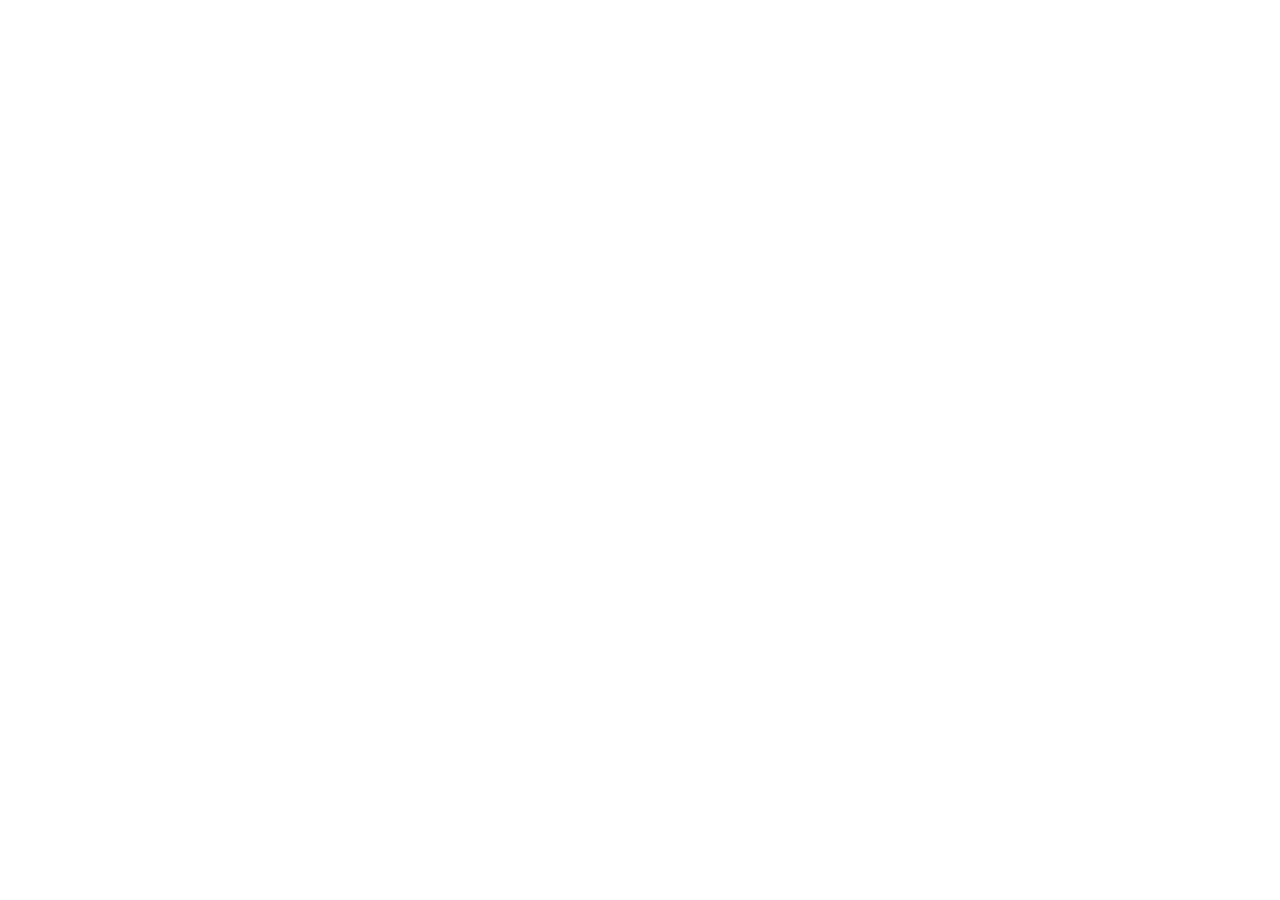
==== drum-kit/index.html @ 4f2ab917 "init: create task drum-kit" ====
<!DOCTYPE html><html lang="ru"><head>	<title>Museum</title>	<meta charset="UTF-8">	<meta name="format-detection" content="telephone=no">	<link rel="stylesheet" href="css/style.css">	<link rel="shortcut icon" href="favicon.ico">	<link rel="preconnect" href="https://fonts.gstatic.com" crossorigin>	<link href="https://fonts.googleapis.com/css2?family=Forum&family=Roboto:wght@100;200;300;400;500;700&display=swap"		rel="stylesheet">	<meta name="viewport" content="width=device-width, initial-scale=1.0"></head><body>	<div class="wrapper">		<header class="header dark-section">	<div class="header__content _container">		<div class="header-container">		</div>	</div></header>		<div class="page">			<main class="main">			</main>		</div>		<footer class="footer dark-section">	<div class="footer__content _container">		<div class="footer-container">		</div>	</div></footer>	</div>		<script src="js/app.js"></script></body></html>
---- drum-kit/css/style.css ----
* {
  padding: 0px;
  margin: 0px;
  border: 0px;
}

*,
*:before,
*:after {
  -webkit-box-sizing: border-box;
  box-sizing: border-box;
}

:focus,
:active {
  outline: none;
}

a:focus,
a:active {
  outline: none;
}

aside,
nav,
footer,
header,
section {
  display: block;
}

html,
body {
  height: 100%;
  min-width: 320px;
}

body {
  line-height: 1;
  font-family: "Roboto", sans serif;
  -ms-text-size-adjust: 100%;
  -moz-text-size-adjust: 100%;
  -webkit-text-size-adjust: 100%;
}

input,
button,
textarea {
  font-family: "Roboto", sans serif;
}

input::-ms-clear {
  display: none;
}

button {
  cursor: pointer;
}

button::-moz-focus-inner {
  padding: 0;
  border: 0;
}

a,
a:visited {
  text-decoration: none;
}

a:hover {
  text-decoration: none;
}

ul li {
  list-style: none;
}

img {
  vertical-align: top;
}

h1,
h2,
h3,
h4,
h5,
h6 {
  font-weight: inherit;
  font-size: inherit;
}

html {
  scroll-behavior: smooth;
}

body {
  color: #000;
  font-size: 22px;
}

body._lock {
  overflow: hidden;
}

.wrapper {
  width: 100%;
  min-height: 100%;
  overflow: hidden;
  display: -webkit-box;
  display: -ms-flexbox;
  display: flex;
  -webkit-box-orient: vertical;
  -webkit-box-direction: normal;
      -ms-flex-direction: column;
          flex-direction: column;
}

._container {
  max-width: 1440px;
  margin: 0 auto;
}

header {
  padding: 75px 0px 76px 0px;
  background: #fff;
}

footer {
  background: #fff;
  padding: 75px 0px 75px 0px;
}

.page {
  -webkit-box-flex: 1;
      -ms-flex: 1 1 auto;
          flex: 1 1 auto;
}

.section {
  padding: 0px 0px 0px 0px;
}

@media (max-width: 1452px) {
  ._container {
    max-width: 880px;
  }
}

@media (max-width: 880px) {
  ._container {
    max-width: none;
    max-width: 750px;
  }

  header {
    padding: 15px 0px 15px 0px;
  }

  footer {
    padding: 15px 0px 15px 0px;
  }
}

@media (max-width: 750px) {
  ._container {
    max-width: none;
    padding: 0 10px;
  }
}
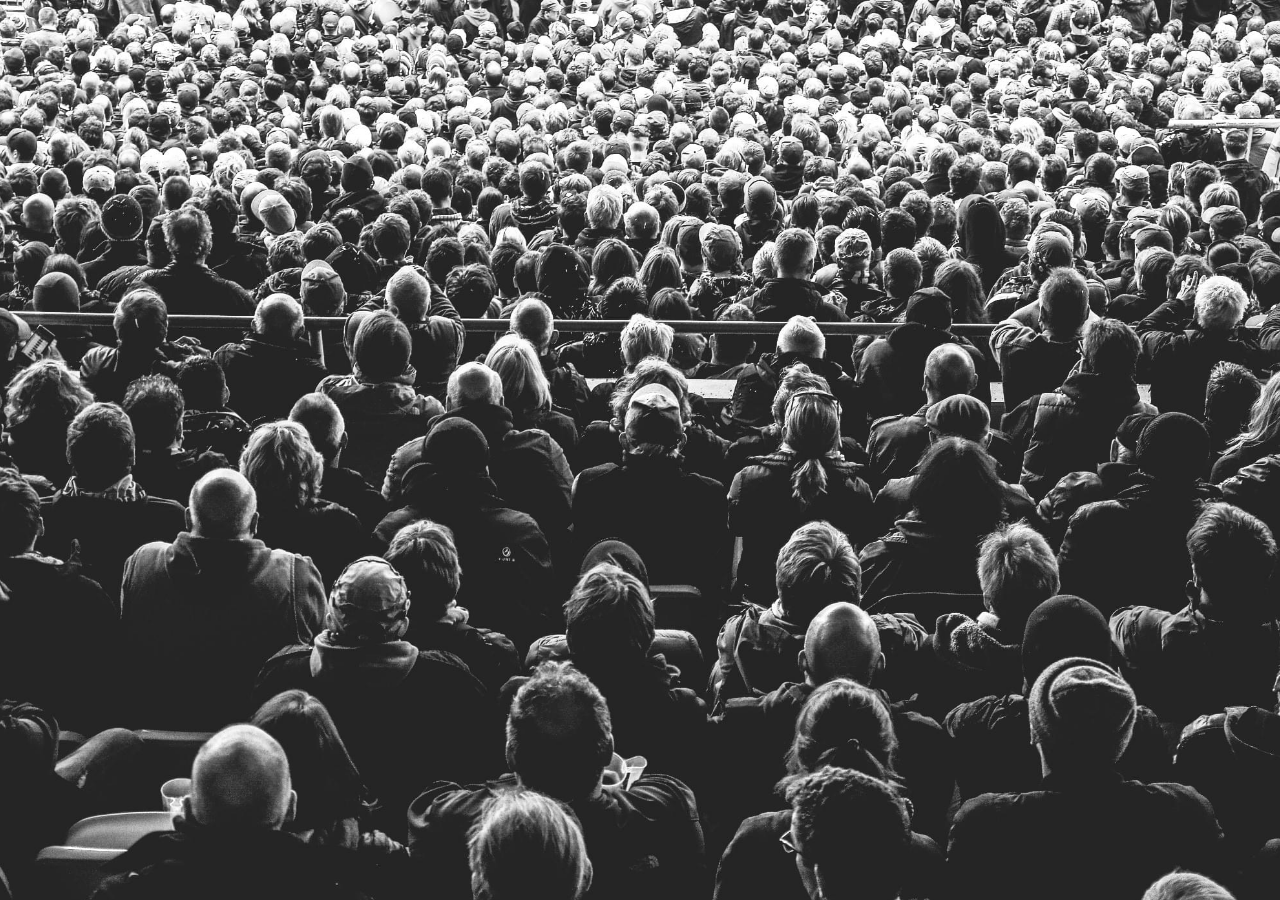
==== commit 0338a93c: "feat: add background img" ====
--- a/drum-kit/index.html
+++ b/drum-kit/index.html
@@ -1,47 +1,37 @@
-<!DOCTYPE html>-<html lang="ru">-<head>-	<title>Museum</title>-	<meta charset="UTF-8">-	<meta name="format-detection" content="telephone=no">-	<link rel="stylesheet" href="css/style.css">-	<link rel="shortcut icon" href="favicon.ico">--	<link rel="preconnect" href="https://fonts.gstatic.com" crossorigin>-	<link href="https://fonts.googleapis.com/css2?family=Forum&family=Roboto:wght@100;200;300;400;500;700&display=swap"-		rel="stylesheet">-	<meta name="viewport" content="width=device-width, initial-scale=1.0">-</head>--<body>--	<div class="wrapper">-		<header class="header dark-section">-	<div class="header__content _container">--		<div class="header-container">--		</div>-	</div>-</header>-		<div class="page">--			<main class="main">--			</main>--		</div>--		<footer class="footer dark-section">-	<div class="footer__content _container">-		<div class="footer-container">--		</div>-	</div>-</footer>-	</div>-	-	<script src="js/app.js"></script>-</body>-+<!DOCTYPE html>
+<html lang="ru">
+
+<head>
+	<title>JS Drum-kit</title>
+	<meta charset="UTF-8">
+	<meta name="format-detection" content="telephone=no">
+	<link rel="stylesheet" href="css/style.css">
+	<link rel="shortcut icon" href="favicon.ico">
+
+	<link rel="preconnect" href="https://fonts.gstatic.com" crossorigin>
+	<link
+		href="https://fonts.googleapis.com/css2?family=Montserrat:wght@600&amp;family=Roboto:wght@300;400;500;700&amp;display=swap"
+		rel="stylesheet">
+	<meta name="viewport" content="width=device-width, initial-scale=1.0">
+</head>
+
+<body>
+
+	<div class="wrapper">
+
+		<div class="page">
+			<main>
+				<div class="keys">
+
+				</div>
+			</main>
+
+		</div>
+
+
+	</div>
+
+	<script src="js/app.js"></script>
+</body>
+
 </html>
--- a/drum-kit/css/style.css
+++ b/drum-kit/css/style.css
@@ -90,12 +90,13 @@
 }
 
 html {
+  background: url("../img/background.jpg") bottom center;
   scroll-behavior: smooth;
+  background-size: cover;
 }
 
 body {
   color: #000;
-  font-size: 22px;
 }
 
 body._lock {
@@ -103,67 +104,40 @@
 }
 
 .wrapper {
-  width: 100%;
-  min-height: 100%;
   overflow: hidden;
   display: -webkit-box;
   display: -ms-flexbox;
   display: flex;
   -webkit-box-orient: vertical;
   -webkit-box-direction: normal;
-      -ms-flex-direction: column;
-          flex-direction: column;
+  -ms-flex-direction: column;
+  flex-direction: column;
 }
 
 ._container {
-  max-width: 1440px;
+  max-width: 1140px;
   margin: 0 auto;
-}
-
-header {
-  padding: 75px 0px 76px 0px;
-  background: #fff;
-}
-
-footer {
-  background: #fff;
-  padding: 75px 0px 75px 0px;
 }
 
 .page {
   -webkit-box-flex: 1;
-      -ms-flex: 1 1 auto;
-          flex: 1 1 auto;
+  -ms-flex: 1 1 auto;
+  flex: 1 1 auto;
+  position: relative;
 }
 
-.section {
-  padding: 0px 0px 0px 0px;
+.keys {
+  display: -webkit-box;
+  display: -ms-flexbox;
+  display: flex;
+  -webkit-box-flex: 1;
+  -ms-flex: 1;
+  flex: 1;
+  min-height: 100vh;
+  -webkit-box-align: center;
+  -ms-flex-align: center;
+  align-items: center;
+  -webkit-box-pack: center;
+  -ms-flex-pack: center;
+  justify-content: center;
 }
-
-@media (max-width: 1452px) {
-  ._container {
-    max-width: 880px;
-  }
-}
-
-@media (max-width: 880px) {
-  ._container {
-    max-width: none;
-    max-width: 750px;
-  }
-
-  header {
-    padding: 15px 0px 15px 0px;
-  }
-
-  footer {
-    padding: 15px 0px 15px 0px;
-  }
-}
-
-@media (max-width: 750px) {
-  ._container {
-    max-width: none;
-    padding: 0 10px;
-  }
-}
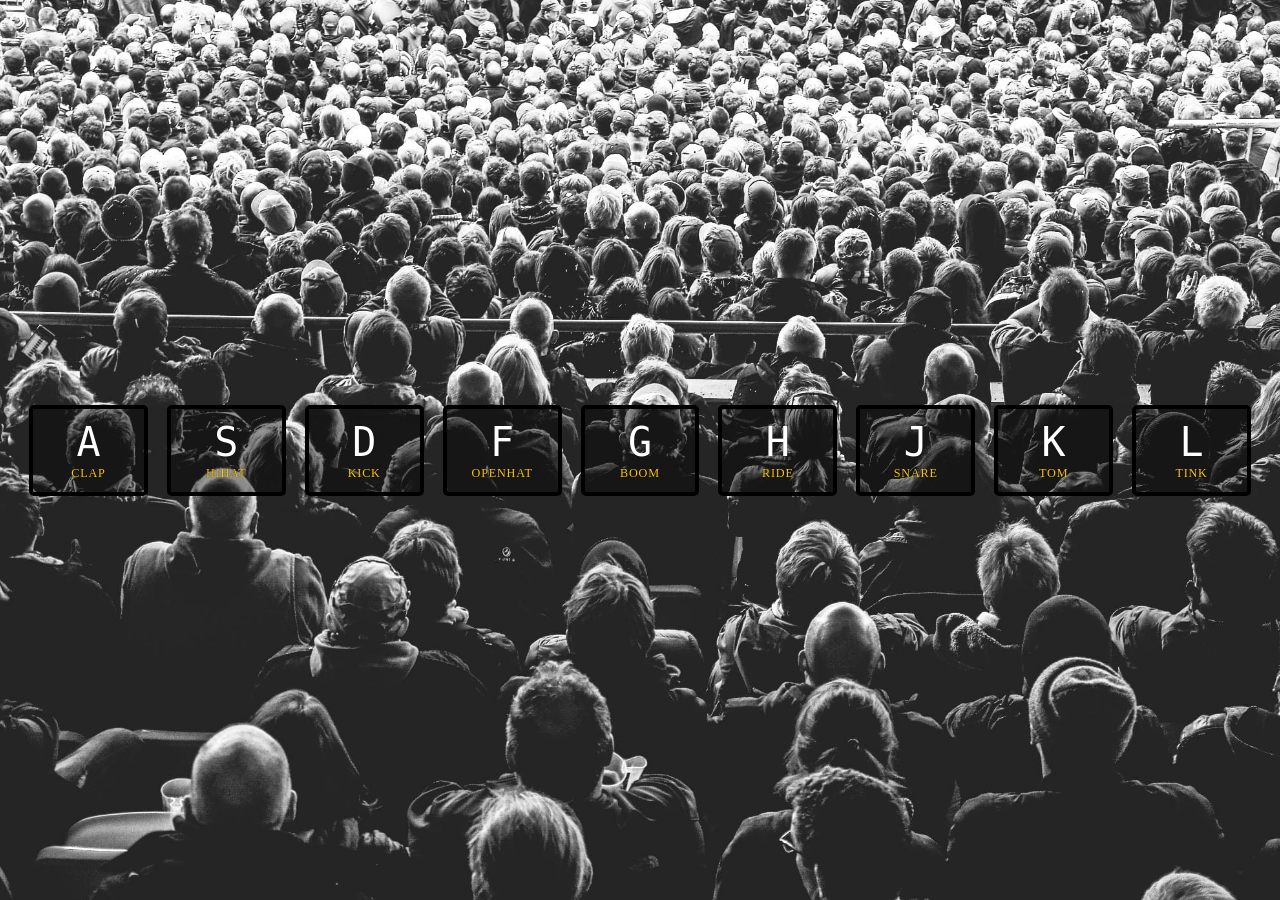
==== commit c0a51e96: "feat: add keyboard" ====
--- a/drum-kit/index.html
+++ b/drum-kit/index.html
@@ -22,6 +22,52 @@
 		<div class="page">
 			<main>
 				<div class="keys">
+					<div data-key="65" class="key">
+						<kbd class="keyboard">A</kbd>
+						<span class="sound">clap</span>
+					</div>
+					<div data-key="83" class="key">
+						<kbd class="keyboard">S</kbd>
+						<span class="sound">hihat</span>
+					</div>
+					<div data-key="68" class="key">
+						<kbd class="keyboard">D</kbd>
+						<span class="sound">kick</span>
+					</div>
+					<div data-key="70" class="key">
+						<kbd class="keyboard">F</kbd>
+						<span class="sound">openhat</span>
+					</div>
+					<div data-key="71" class="key">
+						<kbd class="keyboard">G</kbd>
+						<span class="sound">boom</span>
+					</div>
+					<div data-key="72" class="key">
+						<kbd class="keyboard">H</kbd>
+						<span class="sound">ride</span>
+					</div>
+					<div data-key="74" class="key">
+						<kbd class="keyboard">J</kbd>
+						<span class="sound">snare</span>
+					</div>
+					<div data-key="75" class="key">
+						<kbd class="keyboard">K</kbd>
+						<span class="sound">tom</span>
+					</div>
+					<div data-key="76" class="key">
+						<kbd class="keyboard">L</kbd>
+						<span class="sound">tink</span>
+					</div>
+
+					<audio data-key="65" src="audios/clap.wav"></audio>
+					<audio data-key="83" src="audios/hihat.wav"></audio>
+					<audio data-key="68" src="audios/kick.wav"></audio>
+					<audio data-key="70" src="audios/openhat.wav"></audio>
+					<audio data-key="71" src="audios/boom.wav"></audio>
+					<audio data-key="72" src="audios/ride.wav"></audio>
+					<audio data-key="74" src="audios/snare.wav"></audio>
+					<audio data-key="75" src="audios/tom.wav"></audio>
+					<audio data-key="76" src="audios/tink.wav"></audio>
 
 				</div>
 			</main>
--- a/drum-kit/css/style.css
+++ b/drum-kit/css/style.css
@@ -141,3 +141,34 @@
   -ms-flex-pack: center;
   justify-content: center;
 }
+
+.key {
+  border: 4px solid black;
+  border-radius: 5px;
+  margin: 9.5px;
+  font-size: 15px;
+  padding: 12px 10px;
+  -webkit-transition: all 0.07s ease;
+  -o-transition: all 0.07s ease;
+  transition: all 0.07s ease;
+  width: 118.9px;
+  text-align: center;
+  color: white;
+  background: rgba(0, 0, 0, 0.4);
+  text-shadow: 0 0 1px black;
+}
+
+.keyboard {
+  padding: 1px 0px 3px 0px;
+  display: block;
+  font-size: 40px;
+}
+
+.sound {
+  line-height: 5px;
+  font-size: 12.2px;
+  text-transform: uppercase;
+  letter-spacing: 0.8px;
+  color: #ffc600;
+  font-weight: 300;
+}
